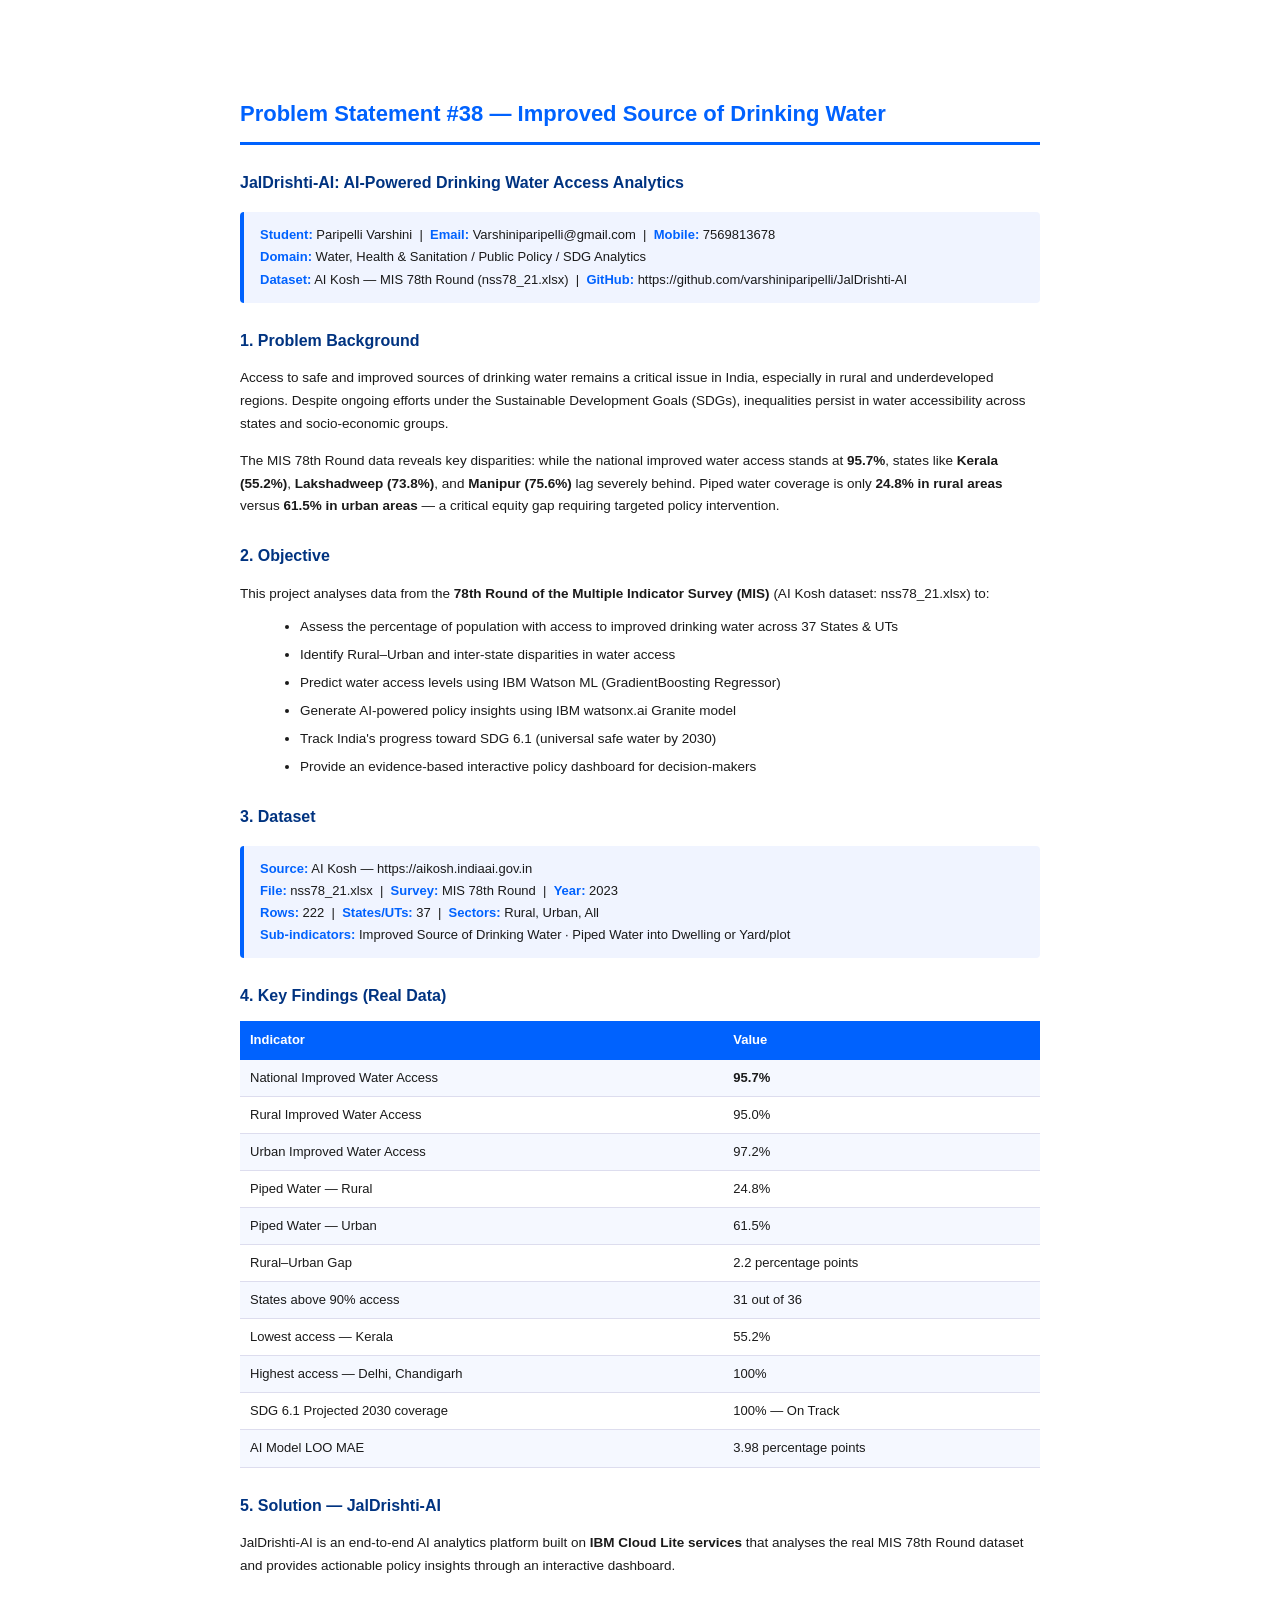
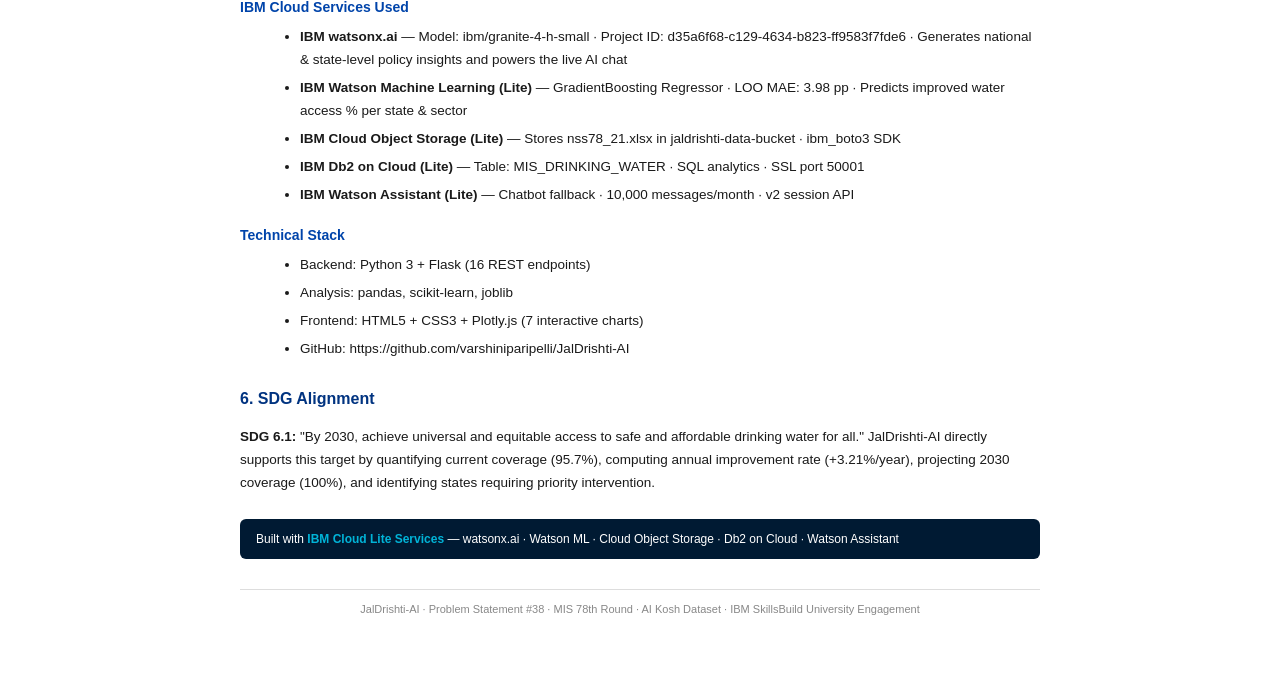
==== problemstatement.html @ 8595928c "Add problemstatement.pdf and HTML source (required submission file)" ====
<!DOCTYPE html>
<html>
<head>
<meta charset="UTF-8"/>
<style>
  body { font-family: 'Segoe UI', Arial, sans-serif; max-width: 800px; margin: 40px auto; padding: 40px; color: #1a1a1a; line-height: 1.7; }
  h1 { font-size: 22px; color: #0062fe; border-bottom: 3px solid #0062fe; padding-bottom: 10px; margin-bottom: 6px; }
  h2 { font-size: 16px; color: #003380; margin-top: 24px; margin-bottom: 6px; }
  h3 { font-size: 14px; color: #0044aa; margin-top: 18px; margin-bottom: 4px; }
  .meta { background: #f0f4ff; border-left: 4px solid #0062fe; padding: 12px 16px; margin: 16px 0; border-radius: 4px; font-size: 13px; }
  .meta b { color: #0062fe; }
  ul { margin: 6px 0 10px 20px; }
  li { margin-bottom: 5px; font-size: 13.5px; }
  p { font-size: 13.5px; margin-bottom: 10px; }
  .ibm { background: #001a33; color: #fff; padding: 10px 16px; border-radius: 6px; font-size: 12px; margin-top: 24px; }
  .ibm span { color: #00b4d8; font-weight: bold; }
  table { width: 100%; border-collapse: collapse; margin: 12px 0; font-size: 13px; }
  th { background: #0062fe; color: #fff; padding: 8px 10px; text-align: left; }
  td { padding: 7px 10px; border-bottom: 1px solid #dde; }
  tr:nth-child(even) td { background: #f5f8ff; }
  .footer { margin-top: 30px; font-size: 11px; color: #888; text-align: center; border-top: 1px solid #ddd; padding-top: 10px; }
</style>
</head>
<body>

<h1>Problem Statement #38 — Improved Source of Drinking Water</h1>
<h2>JalDrishti-AI: AI-Powered Drinking Water Access Analytics</h2>

<div class="meta">
  <b>Student:</b> Paripelli Varshini &nbsp;|&nbsp;
  <b>Email:</b> Varshiniparipelli@gmail.com &nbsp;|&nbsp;
  <b>Mobile:</b> 7569813678<br/>
  <b>Domain:</b> Water, Health &amp; Sanitation / Public Policy / SDG Analytics<br/>
  <b>Dataset:</b> AI Kosh — MIS 78th Round (nss78_21.xlsx) &nbsp;|&nbsp;
  <b>GitHub:</b> https://github.com/varshiniparipelli/JalDrishti-AI
</div>

<h2>1. Problem Background</h2>
<p>Access to safe and improved sources of drinking water remains a critical issue in India, especially in rural and underdeveloped regions. Despite ongoing efforts under the Sustainable Development Goals (SDGs), inequalities persist in water accessibility across states and socio-economic groups.</p>
<p>The MIS 78th Round data reveals key disparities: while the national improved water access stands at <b>95.7%</b>, states like <b>Kerala (55.2%)</b>, <b>Lakshadweep (73.8%)</b>, and <b>Manipur (75.6%)</b> lag severely behind. Piped water coverage is only <b>24.8% in rural areas</b> versus <b>61.5% in urban areas</b> — a critical equity gap requiring targeted policy intervention.</p>

<h2>2. Objective</h2>
<p>This project analyses data from the <b>78th Round of the Multiple Indicator Survey (MIS)</b> (AI Kosh dataset: nss78_21.xlsx) to:</p>
<ul>
  <li>Assess the percentage of population with access to improved drinking water across 37 States &amp; UTs</li>
  <li>Identify Rural–Urban and inter-state disparities in water access</li>
  <li>Predict water access levels using IBM Watson ML (GradientBoosting Regressor)</li>
  <li>Generate AI-powered policy insights using IBM watsonx.ai Granite model</li>
  <li>Track India's progress toward SDG 6.1 (universal safe water by 2030)</li>
  <li>Provide an evidence-based interactive policy dashboard for decision-makers</li>
</ul>

<h2>3. Dataset</h2>
<div class="meta">
  <b>Source:</b> AI Kosh — https://aikosh.indiaai.gov.in<br/>
  <b>File:</b> nss78_21.xlsx &nbsp;|&nbsp; <b>Survey:</b> MIS 78th Round &nbsp;|&nbsp; <b>Year:</b> 2023<br/>
  <b>Rows:</b> 222 &nbsp;|&nbsp; <b>States/UTs:</b> 37 &nbsp;|&nbsp; <b>Sectors:</b> Rural, Urban, All<br/>
  <b>Sub-indicators:</b> Improved Source of Drinking Water · Piped Water into Dwelling or Yard/plot
</div>

<h2>4. Key Findings (Real Data)</h2>
<table>
  <tr><th>Indicator</th><th>Value</th></tr>
  <tr><td>National Improved Water Access</td><td><b>95.7%</b></td></tr>
  <tr><td>Rural Improved Water Access</td><td>95.0%</td></tr>
  <tr><td>Urban Improved Water Access</td><td>97.2%</td></tr>
  <tr><td>Piped Water — Rural</td><td>24.8%</td></tr>
  <tr><td>Piped Water — Urban</td><td>61.5%</td></tr>
  <tr><td>Rural–Urban Gap</td><td>2.2 percentage points</td></tr>
  <tr><td>States above 90% access</td><td>31 out of 36</td></tr>
  <tr><td>Lowest access — Kerala</td><td>55.2%</td></tr>
  <tr><td>Highest access — Delhi, Chandigarh</td><td>100%</td></tr>
  <tr><td>SDG 6.1 Projected 2030 coverage</td><td>100% — On Track</td></tr>
  <tr><td>AI Model LOO MAE</td><td>3.98 percentage points</td></tr>
</table>

<h2>5. Solution — JalDrishti-AI</h2>
<p>JalDrishti-AI is an end-to-end AI analytics platform built on <b>IBM Cloud Lite services</b> that analyses the real MIS 78th Round dataset and provides actionable policy insights through an interactive dashboard.</p>

<h3>IBM Cloud Services Used</h3>
<ul>
  <li><b>IBM watsonx.ai</b> — Model: ibm/granite-4-h-small · Project ID: d35a6f68-c129-4634-b823-ff9583f7fde6 · Generates national &amp; state-level policy insights and powers the live AI chat</li>
  <li><b>IBM Watson Machine Learning (Lite)</b> — GradientBoosting Regressor · LOO MAE: 3.98 pp · Predicts improved water access % per state &amp; sector</li>
  <li><b>IBM Cloud Object Storage (Lite)</b> — Stores nss78_21.xlsx in jaldrishti-data-bucket · ibm_boto3 SDK</li>
  <li><b>IBM Db2 on Cloud (Lite)</b> — Table: MIS_DRINKING_WATER · SQL analytics · SSL port 50001</li>
  <li><b>IBM Watson Assistant (Lite)</b> — Chatbot fallback · 10,000 messages/month · v2 session API</li>
</ul>

<h3>Technical Stack</h3>
<ul>
  <li>Backend: Python 3 + Flask (16 REST endpoints)</li>
  <li>Analysis: pandas, scikit-learn, joblib</li>
  <li>Frontend: HTML5 + CSS3 + Plotly.js (7 interactive charts)</li>
  <li>GitHub: https://github.com/varshiniparipelli/JalDrishti-AI</li>
</ul>

<h2>6. SDG Alignment</h2>
<p><b>SDG 6.1:</b> "By 2030, achieve universal and equitable access to safe and affordable drinking water for all." JalDrishti-AI directly supports this target by quantifying current coverage (95.7%), computing annual improvement rate (+3.21%/year), projecting 2030 coverage (100%), and identifying states requiring priority intervention.</p>

<div class="ibm">
  Built with <span>IBM Cloud Lite Services</span> — watsonx.ai · Watson ML · Cloud Object Storage · Db2 on Cloud · Watson Assistant
</div>

<div class="footer">
  JalDrishti-AI · Problem Statement #38 · MIS 78th Round · AI Kosh Dataset · IBM SkillsBuild University Engagement
</div>

</body>
</html>
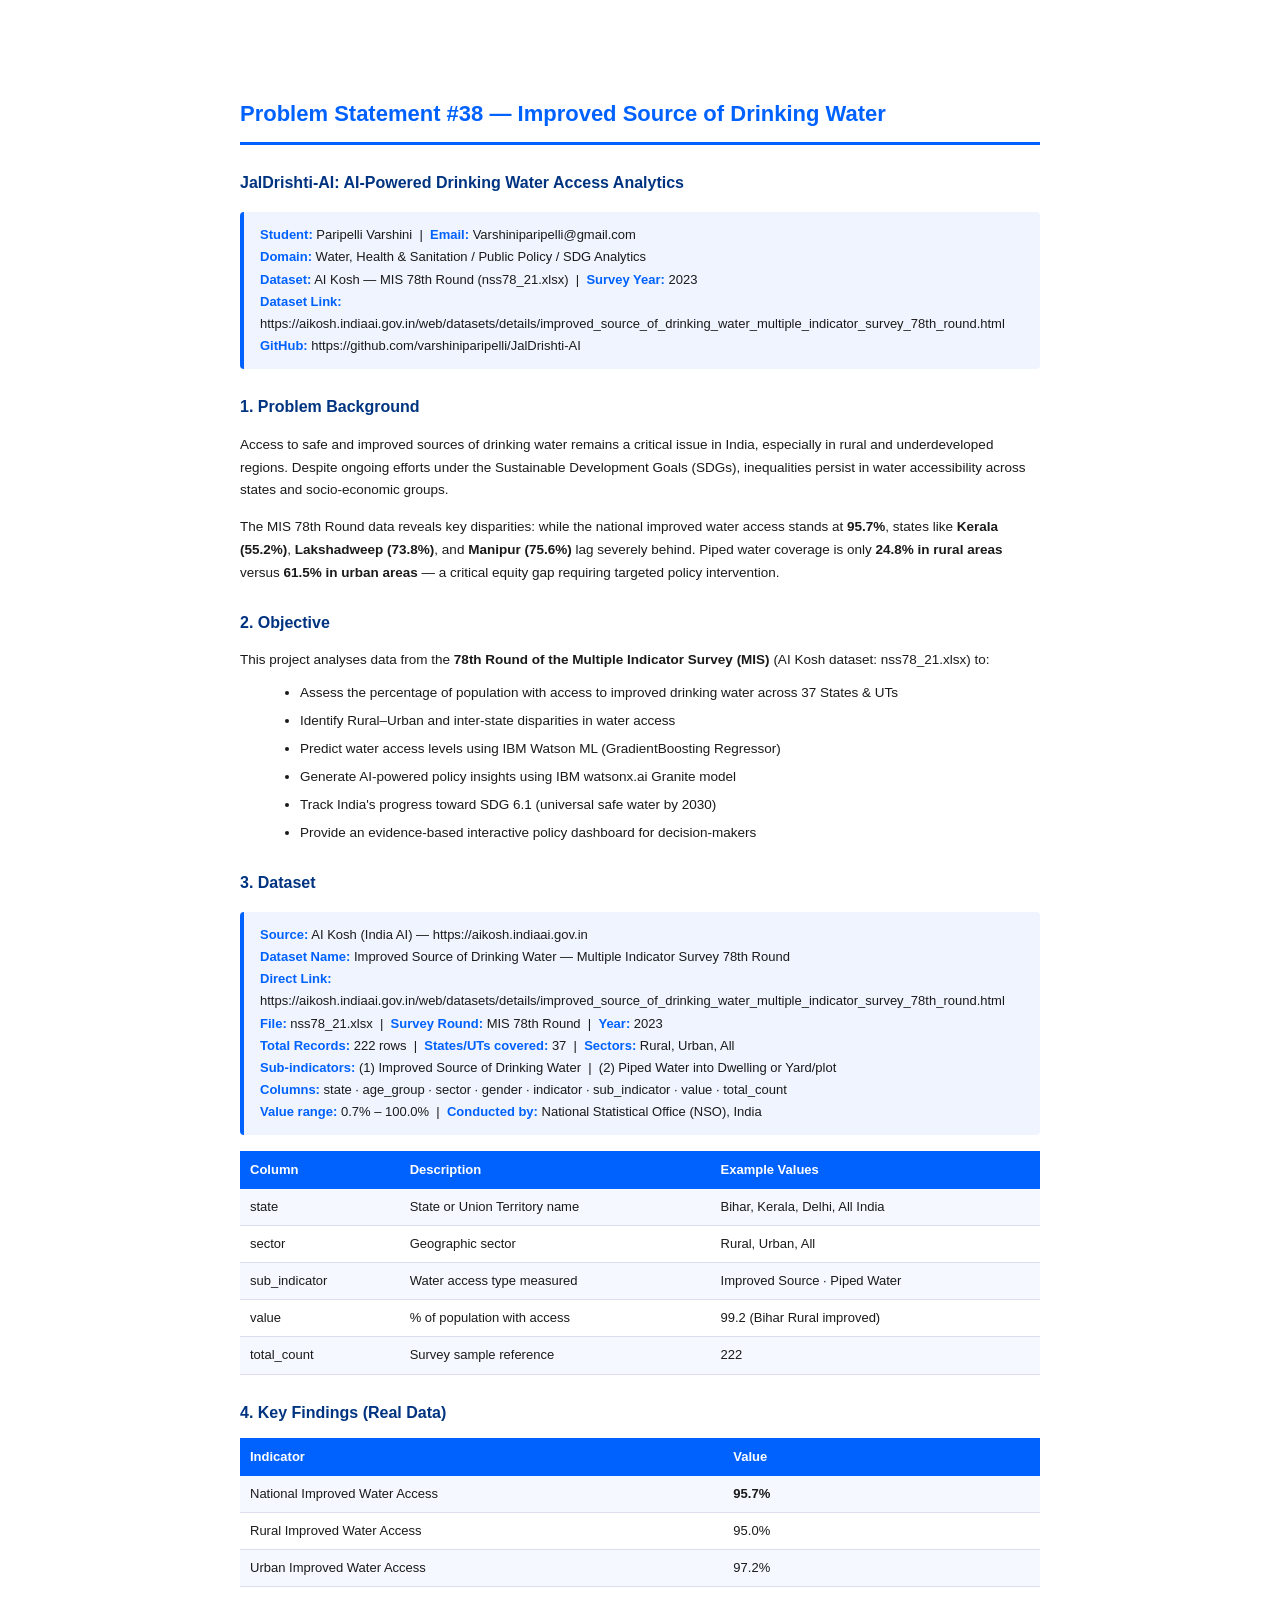
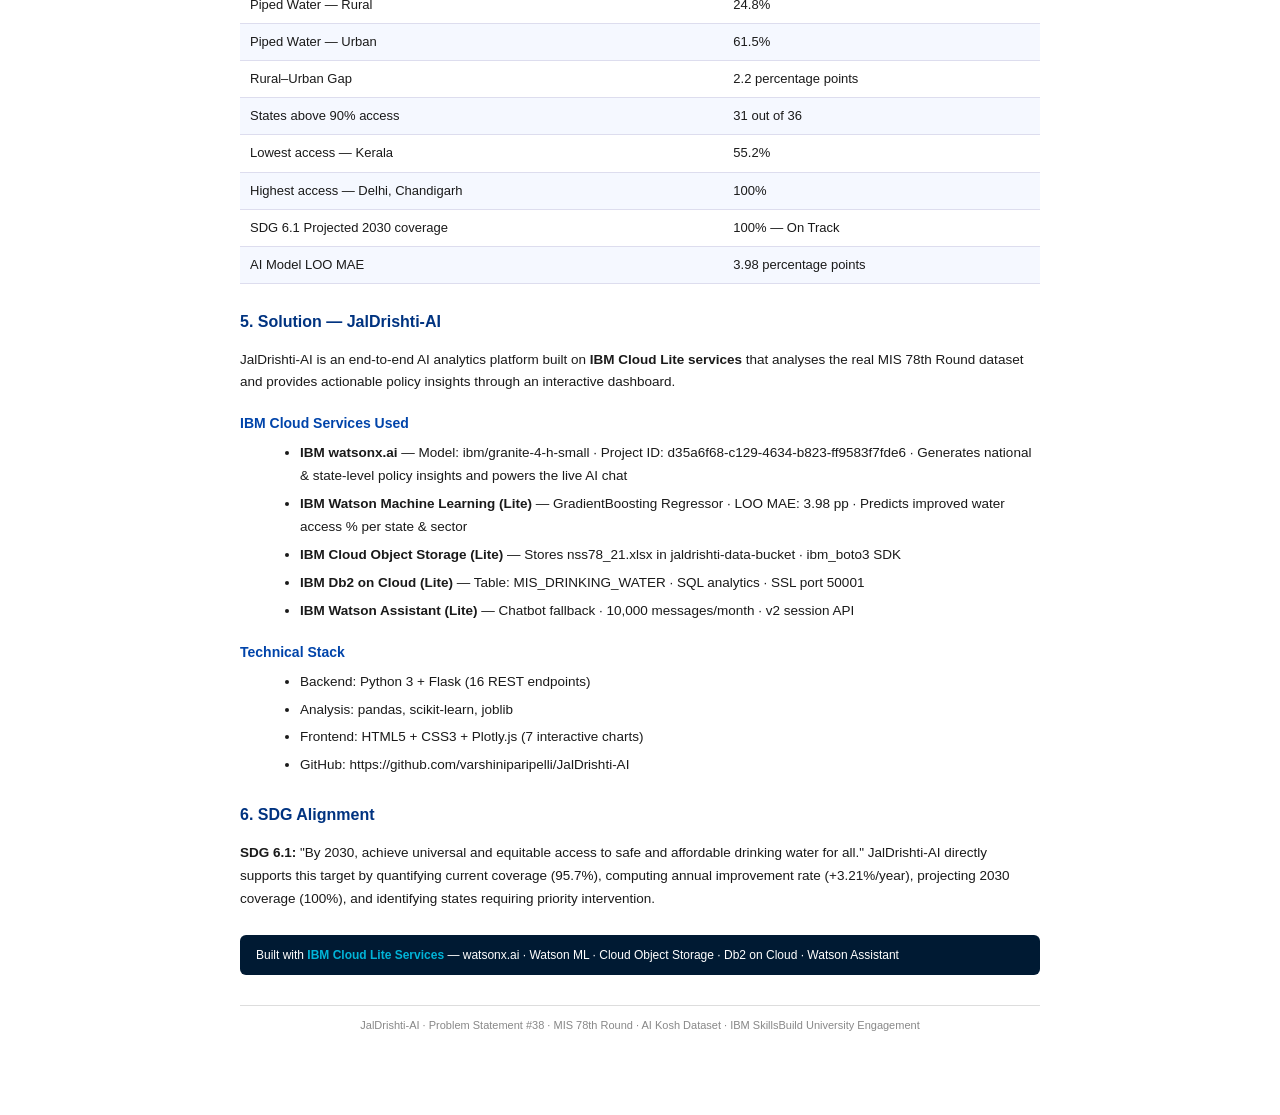
==== commit c7a0342b: "Update problemstatement.pdf: remove mobile, add full dataset details and AI Kosh link" ====
--- a/problemstatement.html
+++ b/problemstatement.html
@@ -28,10 +28,11 @@
 
 <div class="meta">
   <b>Student:</b> Paripelli Varshini &nbsp;|&nbsp;
-  <b>Email:</b> Varshiniparipelli@gmail.com &nbsp;|&nbsp;
-  <b>Mobile:</b> 7569813678<br/>
+  <b>Email:</b> Varshiniparipelli@gmail.com<br/>
   <b>Domain:</b> Water, Health &amp; Sanitation / Public Policy / SDG Analytics<br/>
   <b>Dataset:</b> AI Kosh — MIS 78th Round (nss78_21.xlsx) &nbsp;|&nbsp;
+  <b>Survey Year:</b> 2023<br/>
+  <b>Dataset Link:</b> https://aikosh.indiaai.gov.in/web/datasets/details/improved_source_of_drinking_water_multiple_indicator_survey_78th_round.html<br/>
   <b>GitHub:</b> https://github.com/varshiniparipelli/JalDrishti-AI
 </div>
 
@@ -52,11 +53,23 @@
 
 <h2>3. Dataset</h2>
 <div class="meta">
-  <b>Source:</b> AI Kosh — https://aikosh.indiaai.gov.in<br/>
-  <b>File:</b> nss78_21.xlsx &nbsp;|&nbsp; <b>Survey:</b> MIS 78th Round &nbsp;|&nbsp; <b>Year:</b> 2023<br/>
-  <b>Rows:</b> 222 &nbsp;|&nbsp; <b>States/UTs:</b> 37 &nbsp;|&nbsp; <b>Sectors:</b> Rural, Urban, All<br/>
-  <b>Sub-indicators:</b> Improved Source of Drinking Water · Piped Water into Dwelling or Yard/plot
+  <b>Source:</b> AI Kosh (India AI) — https://aikosh.indiaai.gov.in<br/>
+  <b>Dataset Name:</b> Improved Source of Drinking Water — Multiple Indicator Survey 78th Round<br/>
+  <b>Direct Link:</b> https://aikosh.indiaai.gov.in/web/datasets/details/improved_source_of_drinking_water_multiple_indicator_survey_78th_round.html<br/>
+  <b>File:</b> nss78_21.xlsx &nbsp;|&nbsp; <b>Survey Round:</b> MIS 78th Round &nbsp;|&nbsp; <b>Year:</b> 2023<br/>
+  <b>Total Records:</b> 222 rows &nbsp;|&nbsp; <b>States/UTs covered:</b> 37 &nbsp;|&nbsp; <b>Sectors:</b> Rural, Urban, All<br/>
+  <b>Sub-indicators:</b> (1) Improved Source of Drinking Water &nbsp;|&nbsp; (2) Piped Water into Dwelling or Yard/plot<br/>
+  <b>Columns:</b> state · age_group · sector · gender · indicator · sub_indicator · value · total_count<br/>
+  <b>Value range:</b> 0.7% – 100.0% &nbsp;|&nbsp; <b>Conducted by:</b> National Statistical Office (NSO), India
 </div>
+<table>
+  <tr><th>Column</th><th>Description</th><th>Example Values</th></tr>
+  <tr><td>state</td><td>State or Union Territory name</td><td>Bihar, Kerala, Delhi, All India</td></tr>
+  <tr><td>sector</td><td>Geographic sector</td><td>Rural, Urban, All</td></tr>
+  <tr><td>sub_indicator</td><td>Water access type measured</td><td>Improved Source · Piped Water</td></tr>
+  <tr><td>value</td><td>% of population with access</td><td>99.2 (Bihar Rural improved)</td></tr>
+  <tr><td>total_count</td><td>Survey sample reference</td><td>222</td></tr>
+</table>
 
 <h2>4. Key Findings (Real Data)</h2>
 <table>
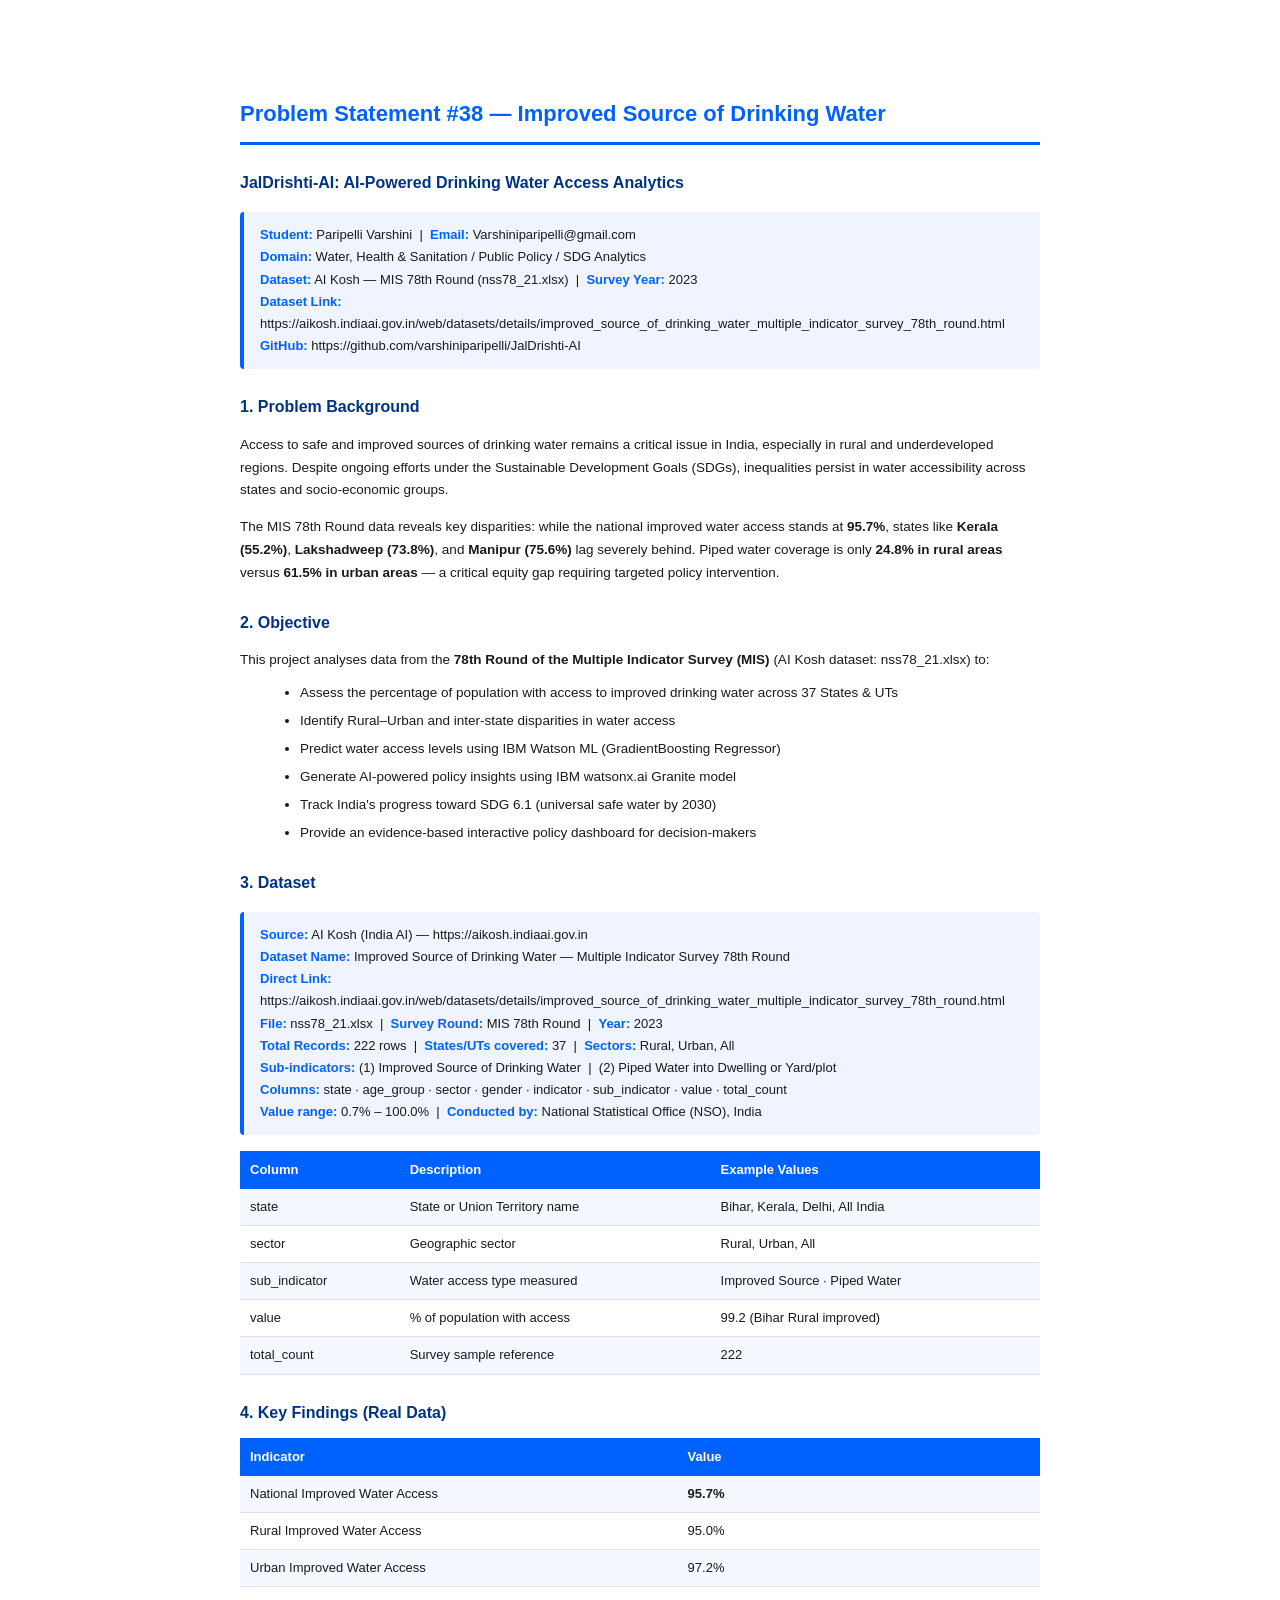
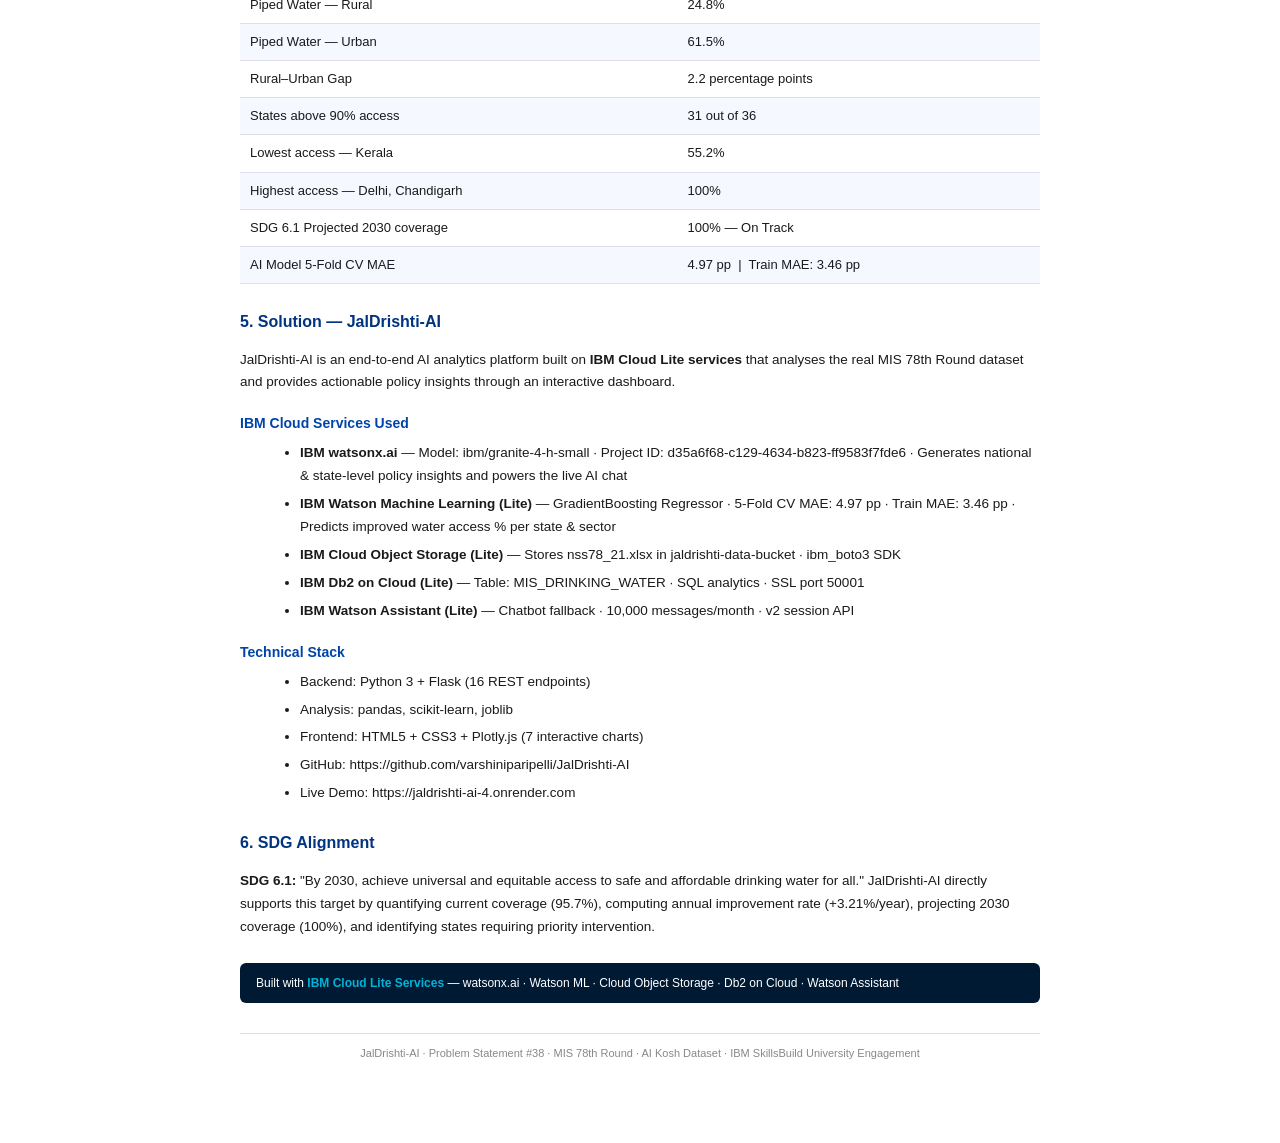
==== commit 369f0e62: "Fix all stale URLs and LOO MAE values: use jaldrishti-ai-4.onrender.com everywhere, 5-Fold CV MAE 4." ====
--- a/problemstatement.html
+++ b/problemstatement.html
@@ -84,7 +84,7 @@
   <tr><td>Lowest access — Kerala</td><td>55.2%</td></tr>
   <tr><td>Highest access — Delhi, Chandigarh</td><td>100%</td></tr>
   <tr><td>SDG 6.1 Projected 2030 coverage</td><td>100% — On Track</td></tr>
-  <tr><td>AI Model LOO MAE</td><td>3.98 percentage points</td></tr>
+  <tr><td>AI Model 5-Fold CV MAE</td><td>4.97 pp &nbsp;|&nbsp; Train MAE: 3.46 pp</td></tr>
 </table>
 
 <h2>5. Solution — JalDrishti-AI</h2>
@@ -93,7 +93,7 @@
 <h3>IBM Cloud Services Used</h3>
 <ul>
   <li><b>IBM watsonx.ai</b> — Model: ibm/granite-4-h-small · Project ID: d35a6f68-c129-4634-b823-ff9583f7fde6 · Generates national &amp; state-level policy insights and powers the live AI chat</li>
-  <li><b>IBM Watson Machine Learning (Lite)</b> — GradientBoosting Regressor · LOO MAE: 3.98 pp · Predicts improved water access % per state &amp; sector</li>
+  <li><b>IBM Watson Machine Learning (Lite)</b> — GradientBoosting Regressor · 5-Fold CV MAE: 4.97 pp · Train MAE: 3.46 pp · Predicts improved water access % per state &amp; sector</li>
   <li><b>IBM Cloud Object Storage (Lite)</b> — Stores nss78_21.xlsx in jaldrishti-data-bucket · ibm_boto3 SDK</li>
   <li><b>IBM Db2 on Cloud (Lite)</b> — Table: MIS_DRINKING_WATER · SQL analytics · SSL port 50001</li>
   <li><b>IBM Watson Assistant (Lite)</b> — Chatbot fallback · 10,000 messages/month · v2 session API</li>
@@ -105,6 +105,7 @@
   <li>Analysis: pandas, scikit-learn, joblib</li>
   <li>Frontend: HTML5 + CSS3 + Plotly.js (7 interactive charts)</li>
   <li>GitHub: https://github.com/varshiniparipelli/JalDrishti-AI</li>
+  <li>Live Demo: https://jaldrishti-ai-4.onrender.com</li>
 </ul>
 
 <h2>6. SDG Alignment</h2>
